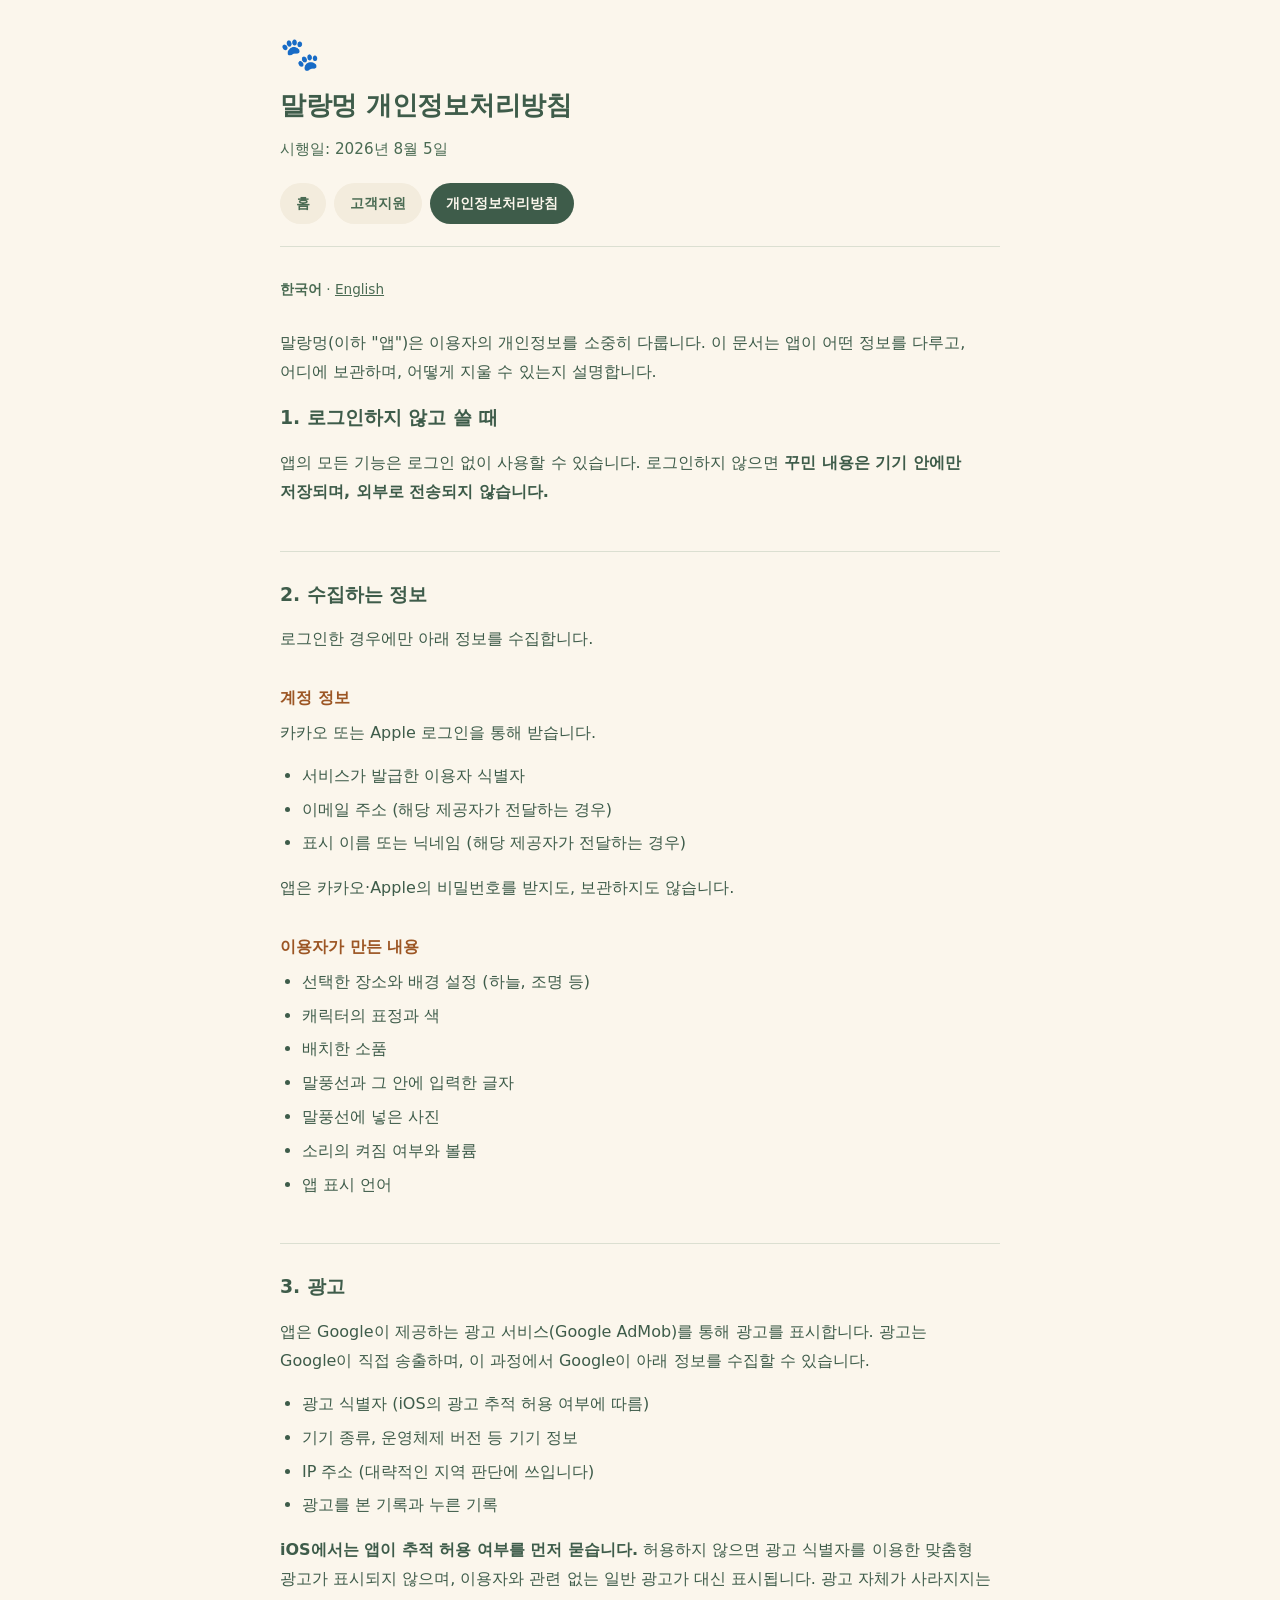
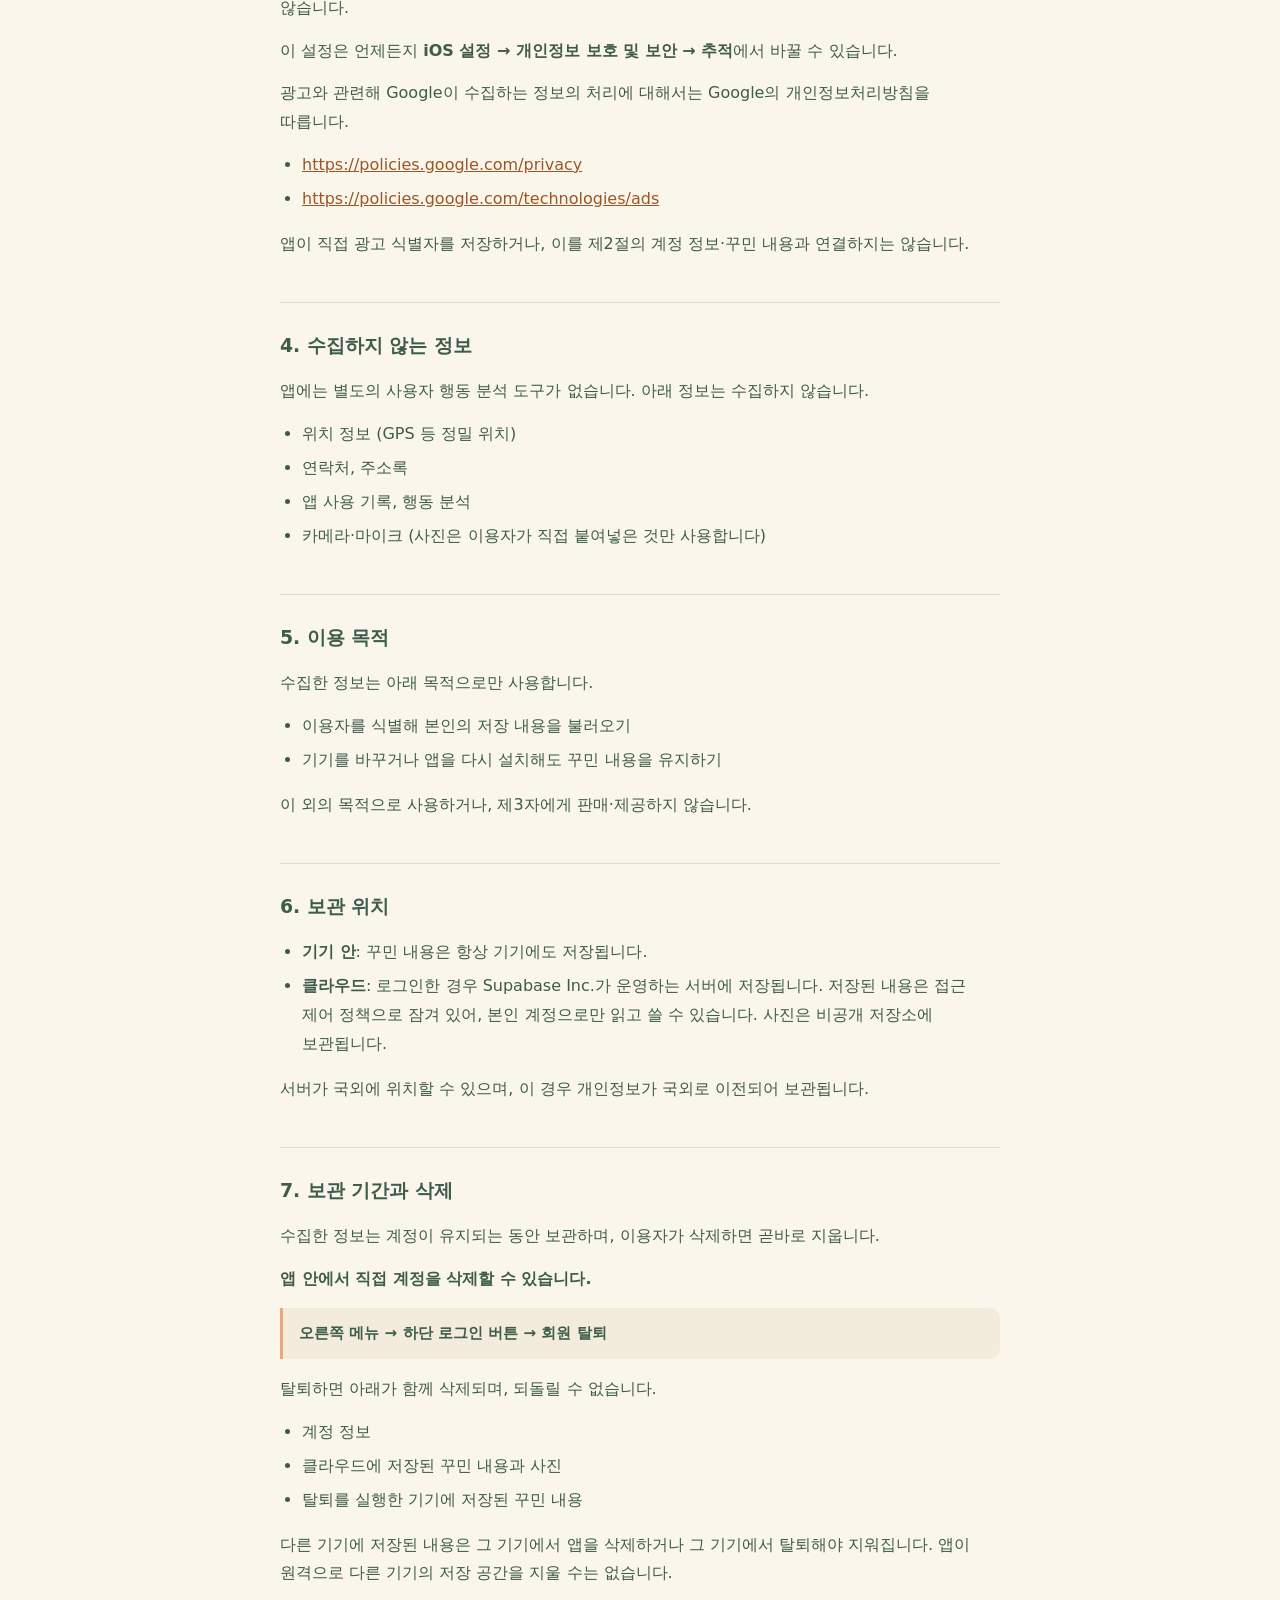
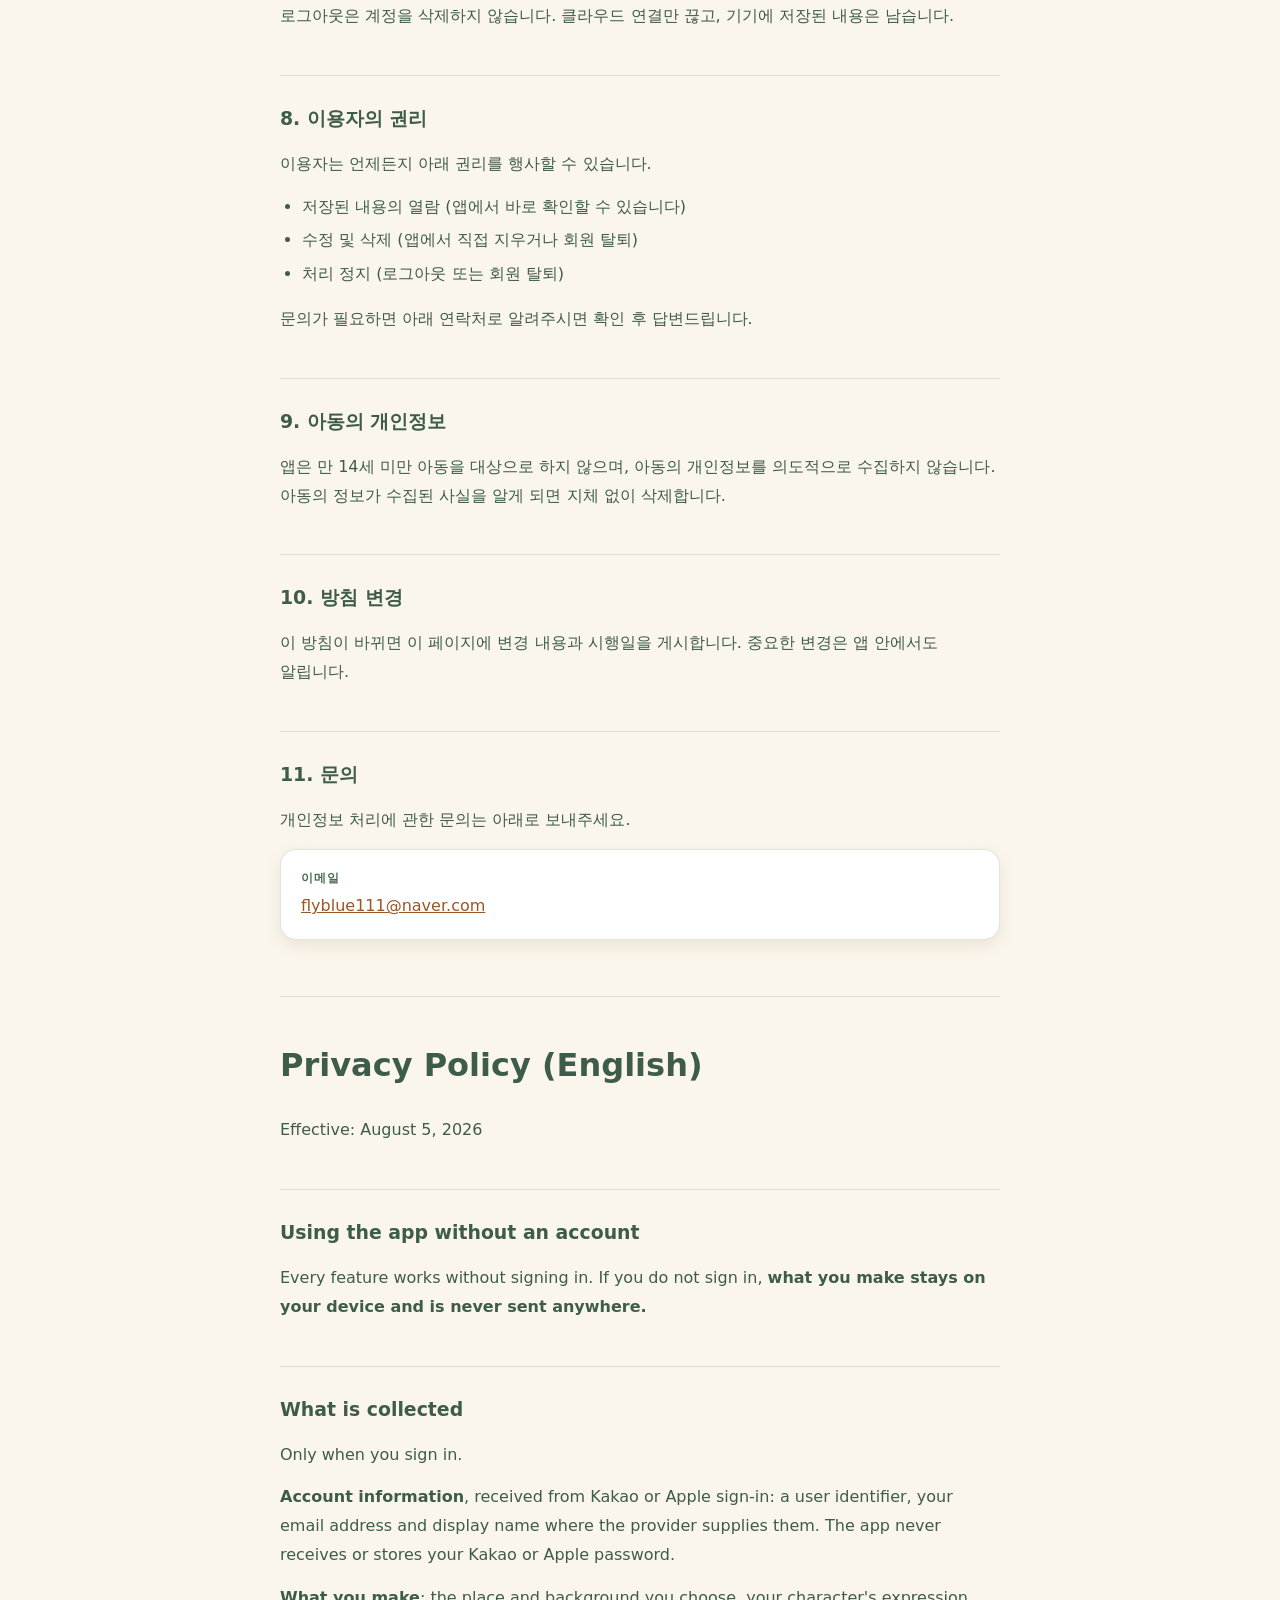
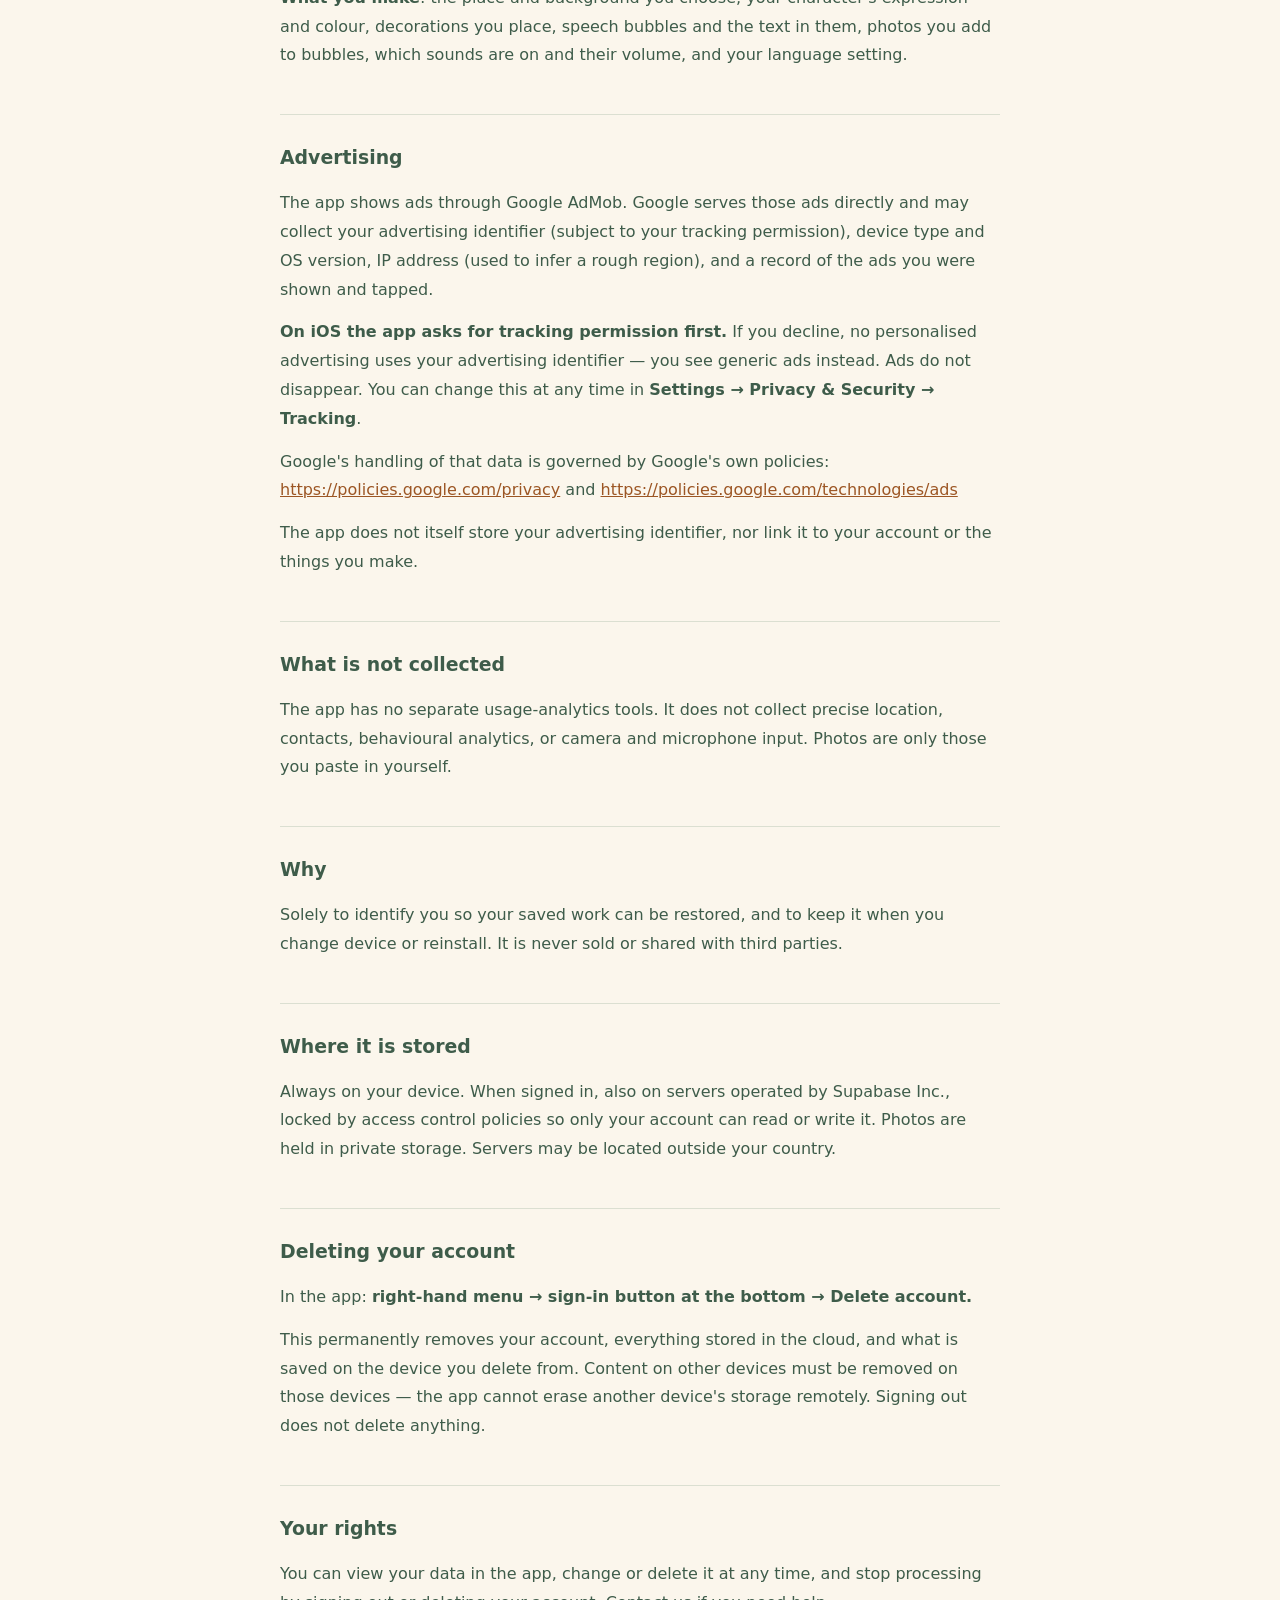
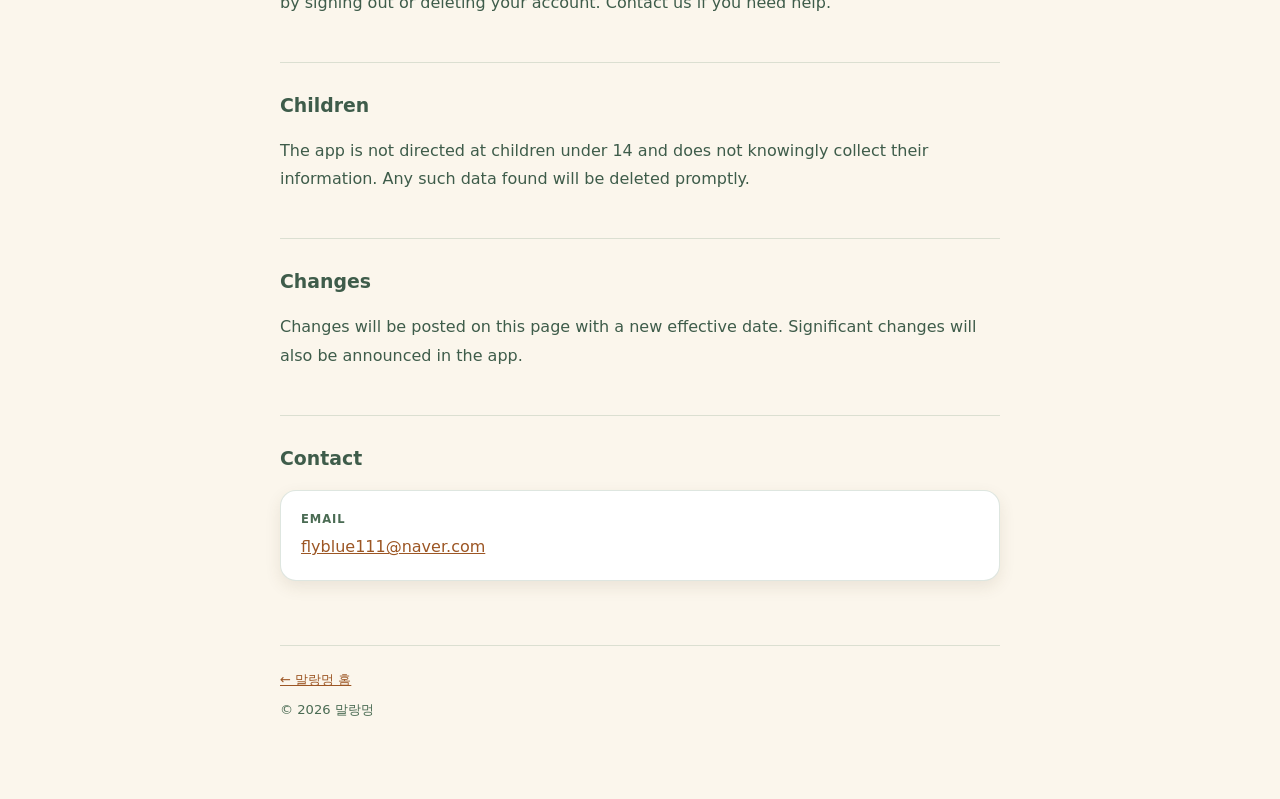
==== privacy.html @ 8e461755 "Add files via upload" ====
<!DOCTYPE html>
<html lang="ko">
<head>
<meta charset="UTF-8">
<meta name="viewport" content="width=device-width, initial-scale=1">
<title>개인정보처리방침 — 말랑멍</title>
<meta name="description" content="말랑멍 개인정보처리방침. 어떤 정보를 다루고, 어디에 보관하며, 어떻게 지울 수 있는지.">
<link rel="stylesheet" href="style.css">
</head>
<body>
<div class="wrap">

  <header class="site-head">
    <span class="mark">🐾</span>
    <h1>말랑멍 개인정보처리방침</h1>
    <p>시행일: 2026년 8월 5일</p>
    <nav class="site-nav">
      <a href="index.html">홈</a>
      <a href="support.html">고객지원</a>
      <a href="privacy.html" aria-current="page">개인정보처리방침</a>
    </nav>
  </header>

  <p class="lang-jump"><strong>한국어</strong> · <a href="#english">English</a></p>

  <p>말랑멍(이하 "앱")은 이용자의 개인정보를 소중히 다룹니다. 이 문서는 앱이 어떤 정보를 다루고, 어디에 보관하며, 어떻게 지울 수 있는지 설명합니다.</p>

  <h2>1. 로그인하지 않고 쓸 때</h2>
  <p>앱의 모든 기능은 로그인 없이 사용할 수 있습니다. 로그인하지 않으면 <strong>꾸민 내용은 기기 안에만 저장되며, 외부로 전송되지 않습니다.</strong></p>

  <h2>2. 수집하는 정보</h2>
  <p>로그인한 경우에만 아래 정보를 수집합니다.</p>

  <h3>계정 정보</h3>
  <p>카카오 또는 Apple 로그인을 통해 받습니다.</p>
  <ul>
    <li>서비스가 발급한 이용자 식별자</li>
    <li>이메일 주소 (해당 제공자가 전달하는 경우)</li>
    <li>표시 이름 또는 닉네임 (해당 제공자가 전달하는 경우)</li>
  </ul>
  <p>앱은 카카오·Apple의 비밀번호를 받지도, 보관하지도 않습니다.</p>

  <h3>이용자가 만든 내용</h3>
  <ul>
    <li>선택한 장소와 배경 설정 (하늘, 조명 등)</li>
    <li>캐릭터의 표정과 색</li>
    <li>배치한 소품</li>
    <li>말풍선과 그 안에 입력한 글자</li>
    <li>말풍선에 넣은 사진</li>
    <li>소리의 켜짐 여부와 볼륨</li>
    <li>앱 표시 언어</li>
  </ul>

  <h2>3. 광고</h2>
  <p>앱은 Google이 제공하는 광고 서비스(Google AdMob)를 통해 광고를 표시합니다. 광고는 Google이 직접 송출하며, 이 과정에서 Google이 아래 정보를 수집할 수 있습니다.</p>
  <ul>
    <li>광고 식별자 (iOS의 광고 추적 허용 여부에 따름)</li>
    <li>기기 종류, 운영체제 버전 등 기기 정보</li>
    <li>IP 주소 (대략적인 지역 판단에 쓰입니다)</li>
    <li>광고를 본 기록과 누른 기록</li>
  </ul>
  <p><strong>iOS에서는 앱이 추적 허용 여부를 먼저 묻습니다.</strong> 허용하지 않으면 광고 식별자를 이용한 맞춤형 광고가 표시되지 않으며, 이용자와 관련 없는 일반 광고가 대신 표시됩니다. 광고 자체가 사라지지는 않습니다.</p>
  <p>이 설정은 언제든지 <strong>iOS 설정 → 개인정보 보호 및 보안 → 추적</strong>에서 바꿀 수 있습니다.</p>
  <p>광고와 관련해 Google이 수집하는 정보의 처리에 대해서는 Google의 개인정보처리방침을 따릅니다.</p>
  <ul>
    <li><a href="https://policies.google.com/privacy">https://policies.google.com/privacy</a></li>
    <li><a href="https://policies.google.com/technologies/ads">https://policies.google.com/technologies/ads</a></li>
  </ul>
  <p>앱이 직접 광고 식별자를 저장하거나, 이를 제2절의 계정 정보·꾸민 내용과 연결하지는 않습니다.</p>

  <h2>4. 수집하지 않는 정보</h2>
  <p>앱에는 별도의 사용자 행동 분석 도구가 없습니다. 아래 정보는 수집하지 않습니다.</p>
  <ul>
    <li>위치 정보 (GPS 등 정밀 위치)</li>
    <li>연락처, 주소록</li>
    <li>앱 사용 기록, 행동 분석</li>
    <li>카메라·마이크 (사진은 이용자가 직접 붙여넣은 것만 사용합니다)</li>
  </ul>

  <h2>5. 이용 목적</h2>
  <p>수집한 정보는 아래 목적으로만 사용합니다.</p>
  <ul>
    <li>이용자를 식별해 본인의 저장 내용을 불러오기</li>
    <li>기기를 바꾸거나 앱을 다시 설치해도 꾸민 내용을 유지하기</li>
  </ul>
  <p>이 외의 목적으로 사용하거나, 제3자에게 판매·제공하지 않습니다.</p>

  <h2>6. 보관 위치</h2>
  <ul>
    <li><strong>기기 안</strong>: 꾸민 내용은 항상 기기에도 저장됩니다.</li>
    <li><strong>클라우드</strong>: 로그인한 경우 Supabase Inc.가 운영하는 서버에 저장됩니다. 저장된 내용은 접근 제어 정책으로 잠겨 있어, 본인 계정으로만 읽고 쓸 수 있습니다. 사진은 비공개 저장소에 보관됩니다.</li>
  </ul>
  <p>서버가 국외에 위치할 수 있으며, 이 경우 개인정보가 국외로 이전되어 보관됩니다.</p>

  <h2>7. 보관 기간과 삭제</h2>
  <p>수집한 정보는 계정이 유지되는 동안 보관하며, 이용자가 삭제하면 곧바로 지웁니다.</p>
  <p><strong>앱 안에서 직접 계정을 삭제할 수 있습니다.</strong></p>
  <blockquote>오른쪽 메뉴 → 하단 로그인 버튼 → 회원 탈퇴</blockquote>
  <p>탈퇴하면 아래가 함께 삭제되며, 되돌릴 수 없습니다.</p>
  <ul>
    <li>계정 정보</li>
    <li>클라우드에 저장된 꾸민 내용과 사진</li>
    <li>탈퇴를 실행한 기기에 저장된 꾸민 내용</li>
  </ul>
  <p>다른 기기에 저장된 내용은 그 기기에서 앱을 삭제하거나 그 기기에서 탈퇴해야 지워집니다. 앱이 원격으로 다른 기기의 저장 공간을 지울 수는 없습니다.</p>
  <p>로그아웃은 계정을 삭제하지 않습니다. 클라우드 연결만 끊고, 기기에 저장된 내용은 남습니다.</p>

  <h2>8. 이용자의 권리</h2>
  <p>이용자는 언제든지 아래 권리를 행사할 수 있습니다.</p>
  <ul>
    <li>저장된 내용의 열람 (앱에서 바로 확인할 수 있습니다)</li>
    <li>수정 및 삭제 (앱에서 직접 지우거나 회원 탈퇴)</li>
    <li>처리 정지 (로그아웃 또는 회원 탈퇴)</li>
  </ul>
  <p>문의가 필요하면 아래 연락처로 알려주시면 확인 후 답변드립니다.</p>

  <h2>9. 아동의 개인정보</h2>
  <p>앱은 만 14세 미만 아동을 대상으로 하지 않으며, 아동의 개인정보를 의도적으로 수집하지 않습니다. 아동의 정보가 수집된 사실을 알게 되면 지체 없이 삭제합니다.</p>

  <h2>10. 방침 변경</h2>
  <p>이 방침이 바뀌면 이 페이지에 변경 내용과 시행일을 게시합니다. 중요한 변경은 앱 안에서도 알립니다.</p>

  <h2>11. 문의</h2>
  <p>개인정보 처리에 관한 문의는 아래로 보내주세요.</p>
  <div class="card">
    <p><span class="label">이메일</span>
      <a href="mailto:flyblue111@naver.com">flyblue111@naver.com</a>
    </p>
  </div>

  <hr>

  <h1 id="english">Privacy Policy (English)</h1>
  <p>Effective: August 5, 2026</p>

  <h2>Using the app without an account</h2>
  <p>Every feature works without signing in. If you do not sign in, <strong>what you make stays on your device and is never sent anywhere.</strong></p>

  <h2>What is collected</h2>
  <p>Only when you sign in.</p>
  <p><strong>Account information</strong>, received from Kakao or Apple sign-in: a user identifier, your email address and display name where the provider supplies them. The app never receives or stores your Kakao or Apple password.</p>
  <p><strong>What you make</strong>: the place and background you choose, your character's expression and colour, decorations you place, speech bubbles and the text in them, photos you add to bubbles, which sounds are on and their volume, and your language setting.</p>

  <h2>Advertising</h2>
  <p>The app shows ads through Google AdMob. Google serves those ads directly and may collect your advertising identifier (subject to your tracking permission), device type and OS version, IP address (used to infer a rough region), and a record of the ads you were shown and tapped.</p>
  <p><strong>On iOS the app asks for tracking permission first.</strong> If you decline, no personalised advertising uses your advertising identifier — you see generic ads instead. Ads do not disappear. You can change this at any time in <strong>Settings → Privacy &amp; Security → Tracking</strong>.</p>
  <p>Google's handling of that data is governed by Google's own policies: <a href="https://policies.google.com/privacy">https://policies.google.com/privacy</a> and <a href="https://policies.google.com/technologies/ads">https://policies.google.com/technologies/ads</a></p>
  <p>The app does not itself store your advertising identifier, nor link it to your account or the things you make.</p>

  <h2>What is not collected</h2>
  <p>The app has no separate usage-analytics tools. It does not collect precise location, contacts, behavioural analytics, or camera and microphone input. Photos are only those you paste in yourself.</p>

  <h2>Why</h2>
  <p>Solely to identify you so your saved work can be restored, and to keep it when you change device or reinstall. It is never sold or shared with third parties.</p>

  <h2>Where it is stored</h2>
  <p>Always on your device. When signed in, also on servers operated by Supabase Inc., locked by access control policies so only your account can read or write it. Photos are held in private storage. Servers may be located outside your country.</p>

  <h2>Deleting your account</h2>
  <p>In the app: <strong>right-hand menu → sign-in button at the bottom → Delete account.</strong></p>
  <p>This permanently removes your account, everything stored in the cloud, and what is saved on the device you delete from. Content on other devices must be removed on those devices — the app cannot erase another device's storage remotely. Signing out does not delete anything.</p>

  <h2>Your rights</h2>
  <p>You can view your data in the app, change or delete it at any time, and stop processing by signing out or deleting your account. Contact us if you need help.</p>

  <h2>Children</h2>
  <p>The app is not directed at children under 14 and does not knowingly collect their information. Any such data found will be deleted promptly.</p>

  <h2>Changes</h2>
  <p>Changes will be posted on this page with a new effective date. Significant changes will also be announced in the app.</p>

  <h2>Contact</h2>
  <div class="card">
    <p><span class="label">Email</span>
      <a href="mailto:flyblue111@naver.com">flyblue111@naver.com</a>
    </p>
  </div>

  <footer class="site-foot">
    <p><a href="index.html">← 말랑멍 홈</a></p>
    <p>© 2026 말랑멍</p>
  </footer>

</div>
</body>
</html>
---- style.css ----
/* 말랑멍 웹사이트 — 앱의 색을 그대로 씁니다(assets/mallang.html의 :root).
   글자에 쓰는 두 색만 예외인데, 그 이유는 아래에 적어 두었습니다.
   세 페이지가 이 파일 하나를 같이 씁니다. 색을 바꾸려면 여기만 고치면 됩니다. */

:root{
  --cream:#FBF6EC;
  --panel:#F3ECDD;
  --card:#FFFFFF;
  --ink:#3E5C4A;
  --accent:#E8A87C;
  --line:rgba(92,130,103,0.20);
  --shadow:rgba(90,70,40,0.10);

  /* 글자에 쓰는 두 색만 앱보다 진합니다. 앱의 #5C8267과 #D98C58을 크림색 바탕에
     그대로 올리면 명암비가 4.0과 2.5까지 떨어져서, 문의 메일 주소처럼 꼭 읽어야
     하는 글자가 흐려집니다. 여기 값은 크림·패널·흰 카드 어디에 올려도 4.5를 넘습니다.
     테두리와 강조선에는 아래 --accent(연한 쪽)를 그대로 씁니다. */
  --moss-deep:#4A6B53;
  --accent-text:#9C5624;
}

/* 밤에 여는 사람이 많은 앱이라, 기기가 어두운 모드면 페이지도 따라갑니다. */
@media (prefers-color-scheme: dark){
  :root{
    --cream:#1D2521;
    --panel:#252F2A;
    --card:#252F2A;
    --ink:#E4EBE5;
    --moss-deep:#9DBDA6;
    --accent:#E8A87C;
    --accent-text:#EDB183;
    --line:rgba(157,189,166,0.20);
    --shadow:rgba(0,0,0,0.28);
  }
}

*{ box-sizing:border-box; }

html{
  background:var(--cream);
  -webkit-text-size-adjust:100%;
}

body{
  margin:0;
  padding:0 20px 72px;
  background:var(--cream);
  color:var(--ink);
  font-family:'Apple SD Gothic Neo','Noto Sans KR','Malgun Gothic',system-ui,-apple-system,'Segoe UI',sans-serif;
  font-size:16px;
  line-height:1.8;
  word-break:keep-all;      /* 한글이 단어 가운데서 끊기지 않게 */
  overflow-wrap:break-word; /* 긴 주소는 그래도 넘치지 않게 */
}

.wrap{ max-width:720px; margin:0 auto; }

/* ---------- 머리말 ---------- */

.site-head{
  padding:38px 0 22px;
  border-bottom:1px solid var(--line);
  margin-bottom:30px;
}
.site-head .mark{
  display:inline-block;
  font-size:2rem;
  line-height:1;
  margin-bottom:12px;
}
.site-head h1{
  margin:0;
  font-size:1.6rem;
  font-weight:800;
  letter-spacing:-0.01em;
}
.site-head p{
  margin:8px 0 0;
  color:var(--moss-deep);
  font-size:.95rem;
}

/* 페이지 사이 이동 */
.site-nav{
  display:flex;
  flex-wrap:wrap;
  gap:8px;
  margin-top:20px;
}
.site-nav a{
  display:inline-block;
  padding:7px 15px;
  border-radius:999px;
  background:var(--panel);
  color:var(--moss-deep);
  font-size:.85rem;
  font-weight:700;
  text-decoration:none;
  border:1px solid transparent;
}
.site-nav a:hover{ border-color:var(--line); }
.site-nav a[aria-current="page"]{
  background:var(--ink);
  color:var(--cream);
}

/* 한국어 / English 건너뛰기 */
.lang-jump{
  font-size:.85rem;
  color:var(--moss-deep);
  margin:0 0 28px;
}
.lang-jump a{ color:var(--moss-deep); }

/* ---------- 본문 ---------- */

h2{
  font-size:1.18rem;
  font-weight:800;
  margin:44px 0 14px;
  padding-top:26px;
  border-top:1px solid var(--line);
}
h2:first-of-type{ border-top:none; padding-top:0; margin-top:0; }

h3{
  font-size:1rem;
  font-weight:800;
  margin:30px 0 6px;
  color:var(--accent-text);
}

p{ margin:0 0 14px; }

ul{ margin:0 0 16px; padding-left:22px; }
li{ margin:5px 0; }

strong{ font-weight:800; }

a{ color:var(--accent-text); }

hr{
  border:none;
  border-top:1px solid var(--line);
  margin:56px 0 40px;
}

/* 앱 안의 경로를 짚어 줄 때 쓰는 상자 */
blockquote{
  margin:0 0 16px;
  padding:12px 16px;
  background:var(--panel);
  border-left:3px solid var(--accent);
  border-radius:0 10px 10px 0;
  font-weight:700;
  font-size:.95rem;
}

/* 연락처 카드 */
.card{
  background:var(--card);
  border:1px solid var(--line);
  border-radius:16px;
  padding:18px 20px;
  margin:0 0 30px;
  box-shadow:0 6px 16px var(--shadow);
}
.card p:last-child{ margin-bottom:0; }
.card .label{
  display:block;
  font-size:.72rem;
  font-weight:800;
  letter-spacing:.08em;
  text-transform:uppercase;
  color:var(--moss-deep);
  margin-bottom:4px;
}

/* 첫 화면의 큰 링크 */
.tiles{
  display:grid;
  gap:12px;
  grid-template-columns:1fr;
  margin:0 0 34px;
}
@media (min-width:560px){
  .tiles{ grid-template-columns:1fr 1fr; }
}
.tile{
  display:block;
  padding:20px;
  border-radius:16px;
  background:var(--card);
  border:1px solid var(--line);
  text-decoration:none;
  color:var(--ink);
  box-shadow:0 6px 16px var(--shadow);
}
.tile:hover{ border-color:var(--accent); }
.tile b{ display:block; font-size:1.02rem; font-weight:800; margin-bottom:3px; }
.tile span{ font-size:.86rem; color:var(--moss-deep); }

/* ---------- 꼬리말 ---------- */

.site-foot{
  margin-top:64px;
  padding-top:22px;
  border-top:1px solid var(--line);
  font-size:.82rem;
  color:var(--moss-deep);
}
.site-foot p{ margin:0 0 6px; }
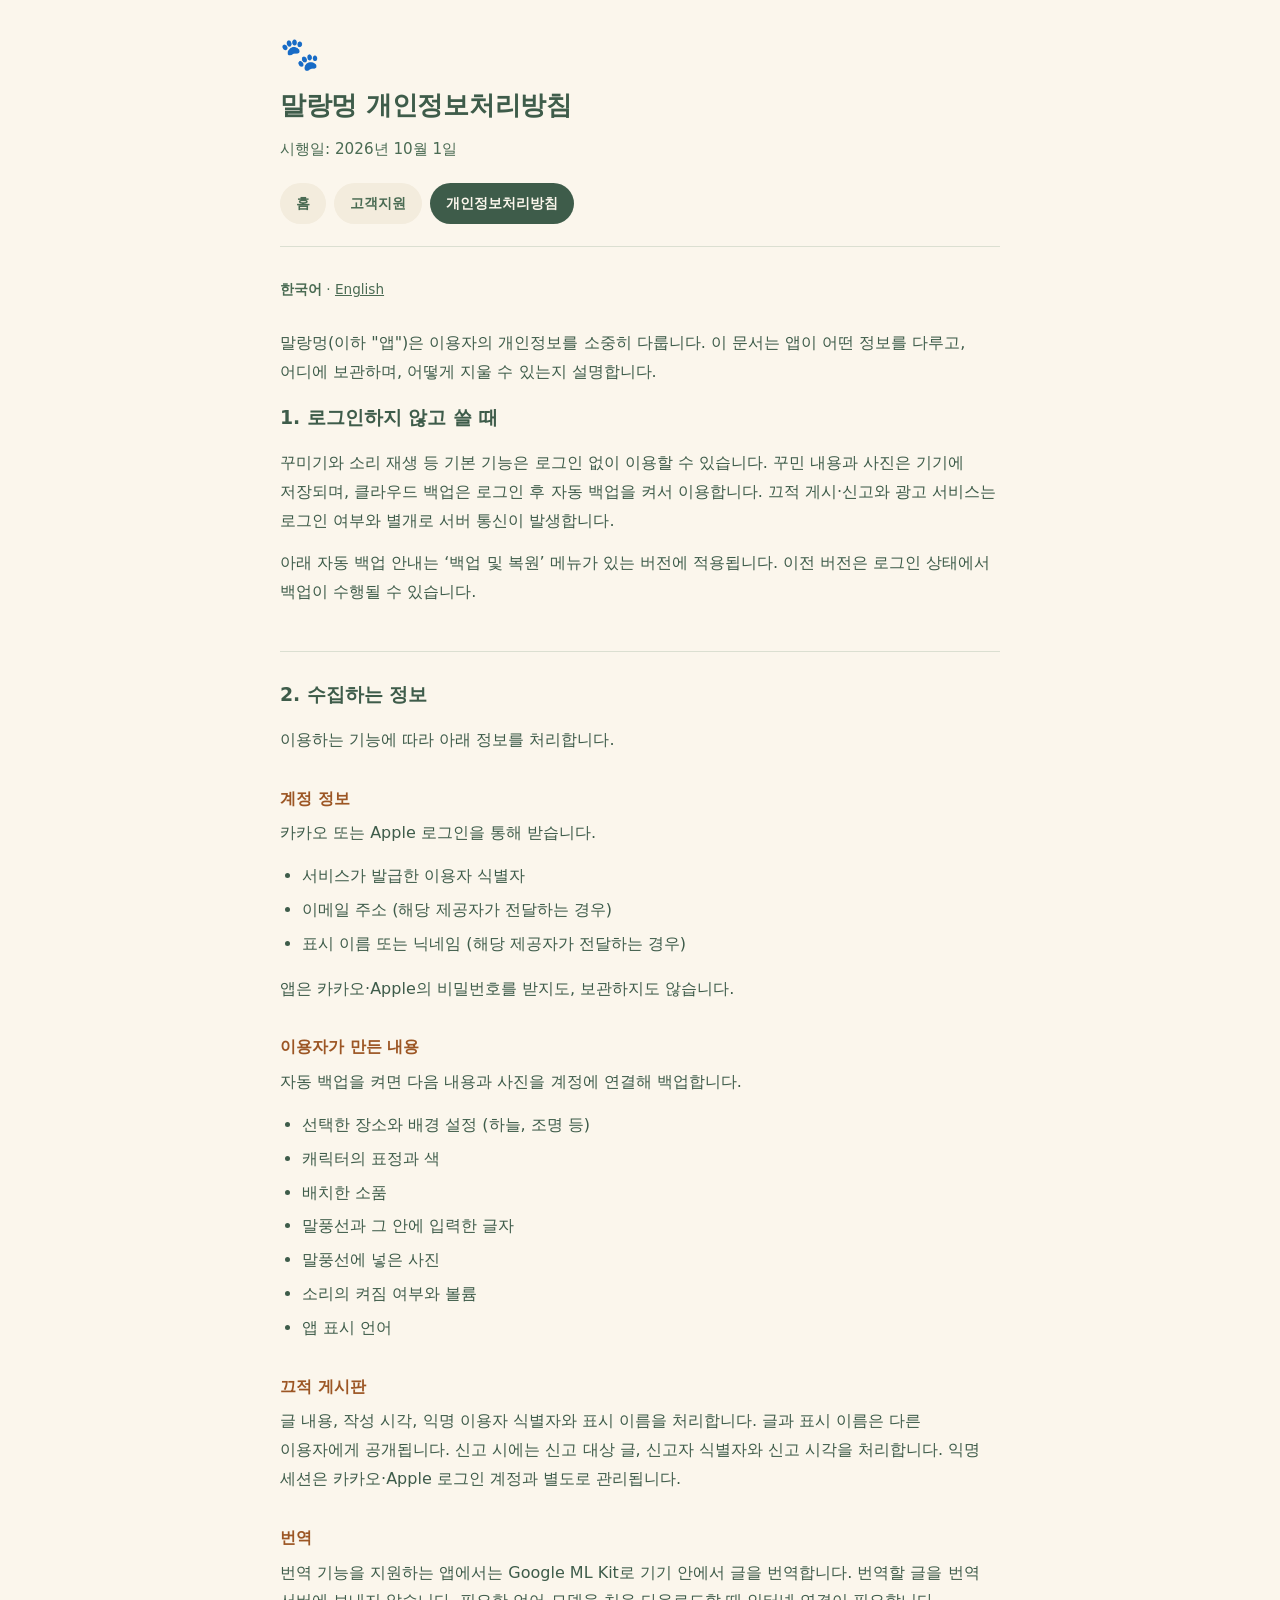
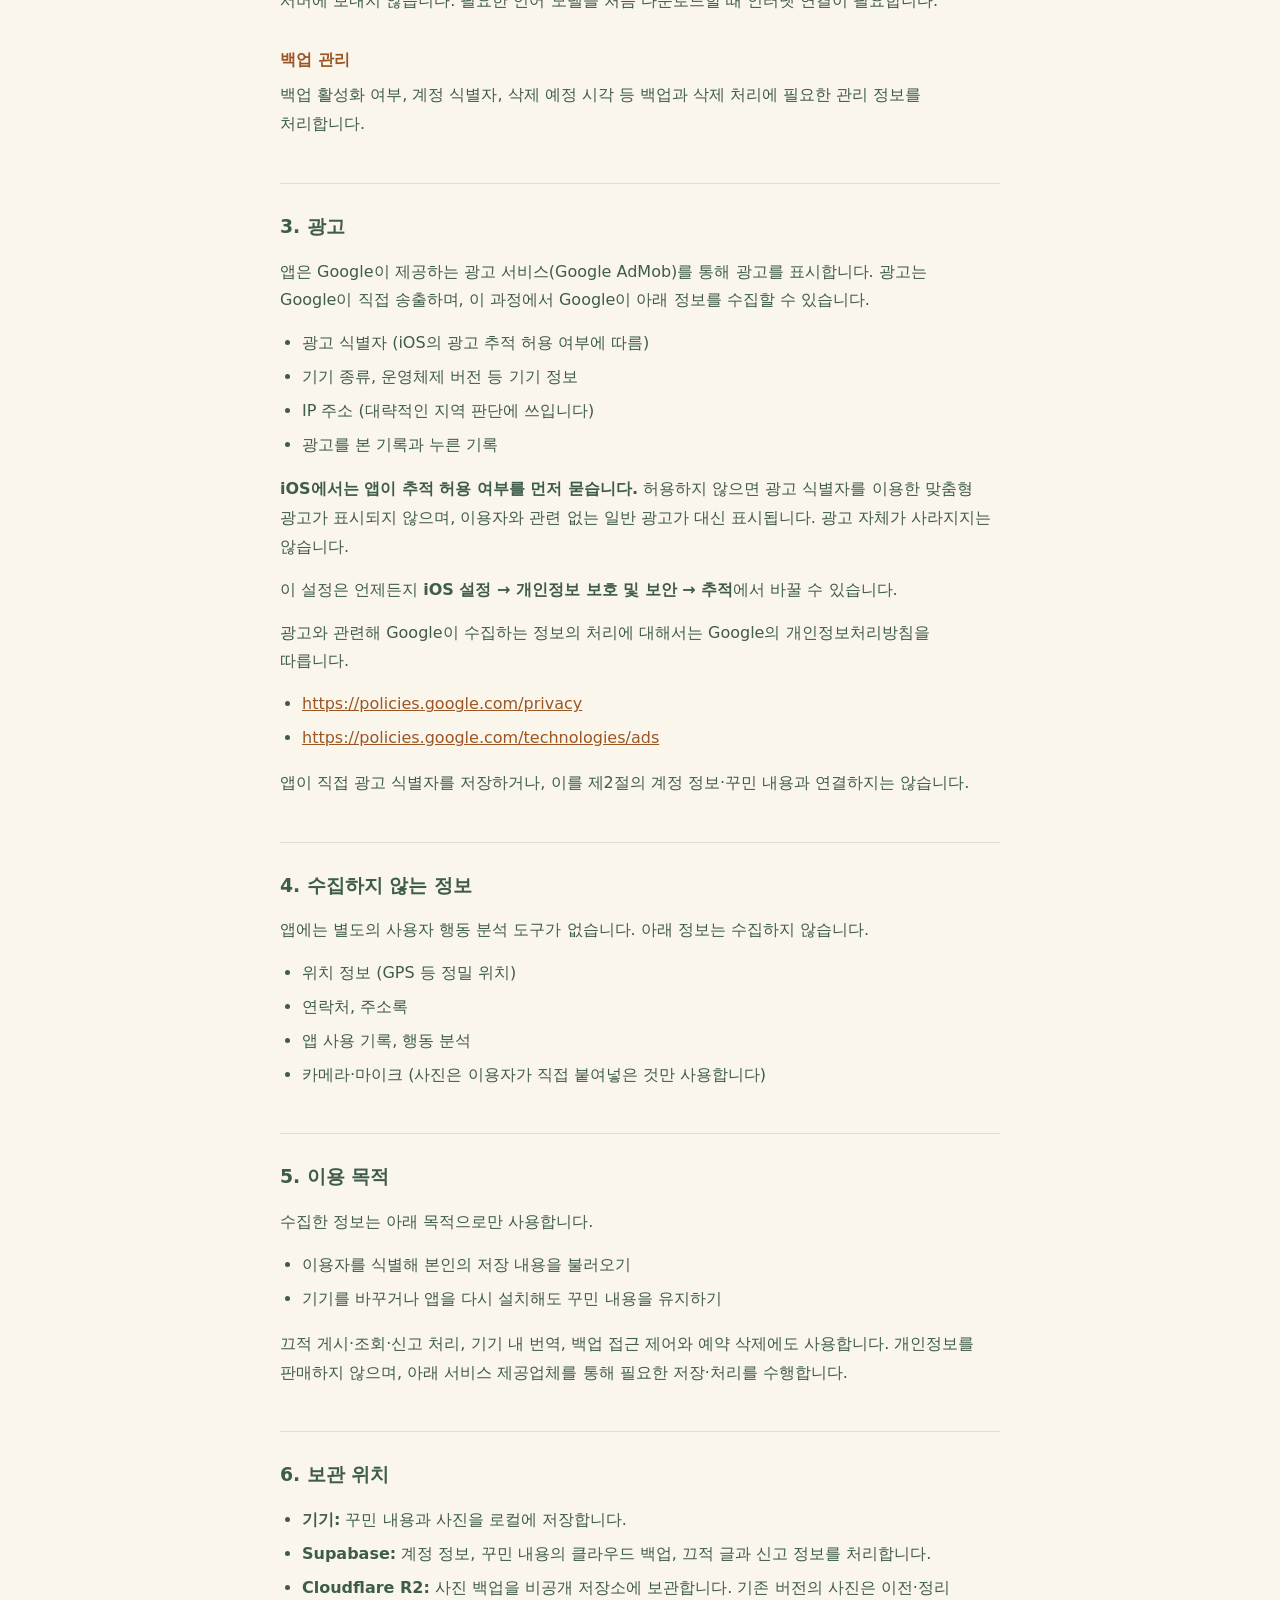
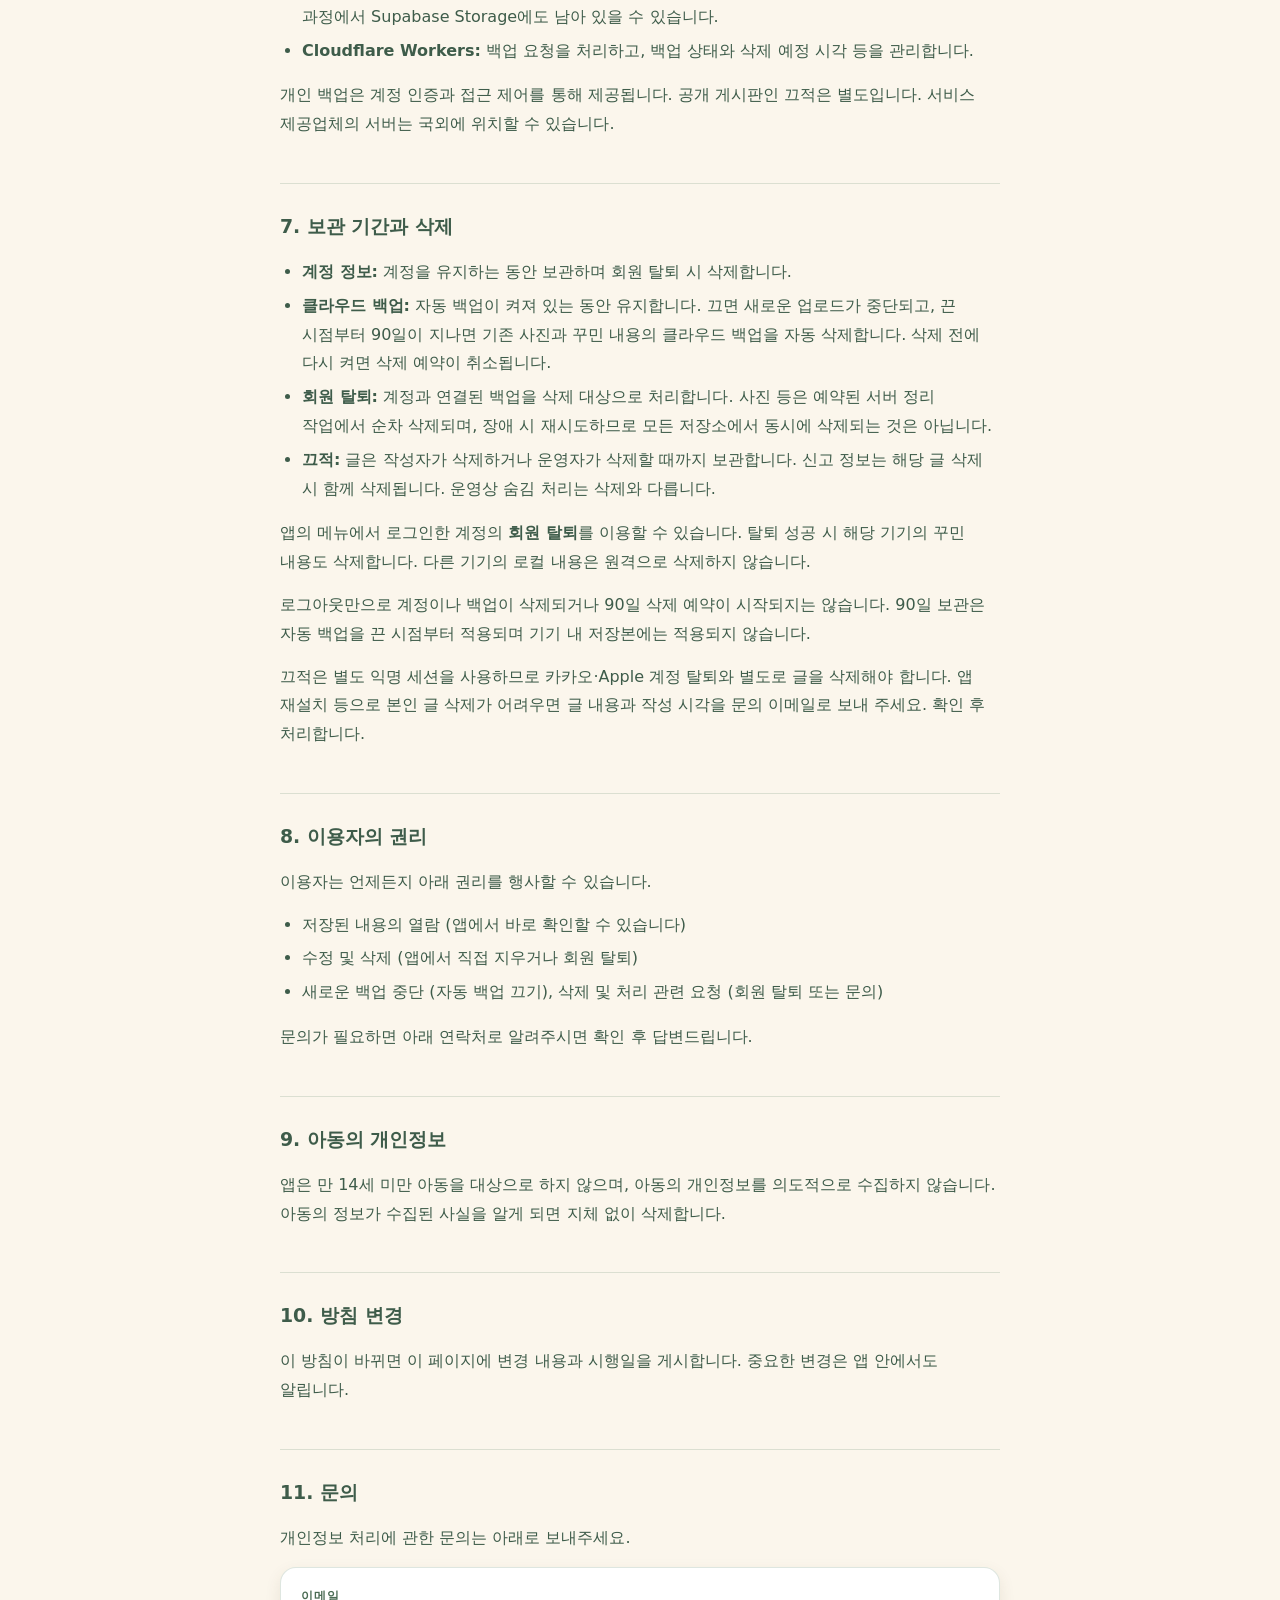
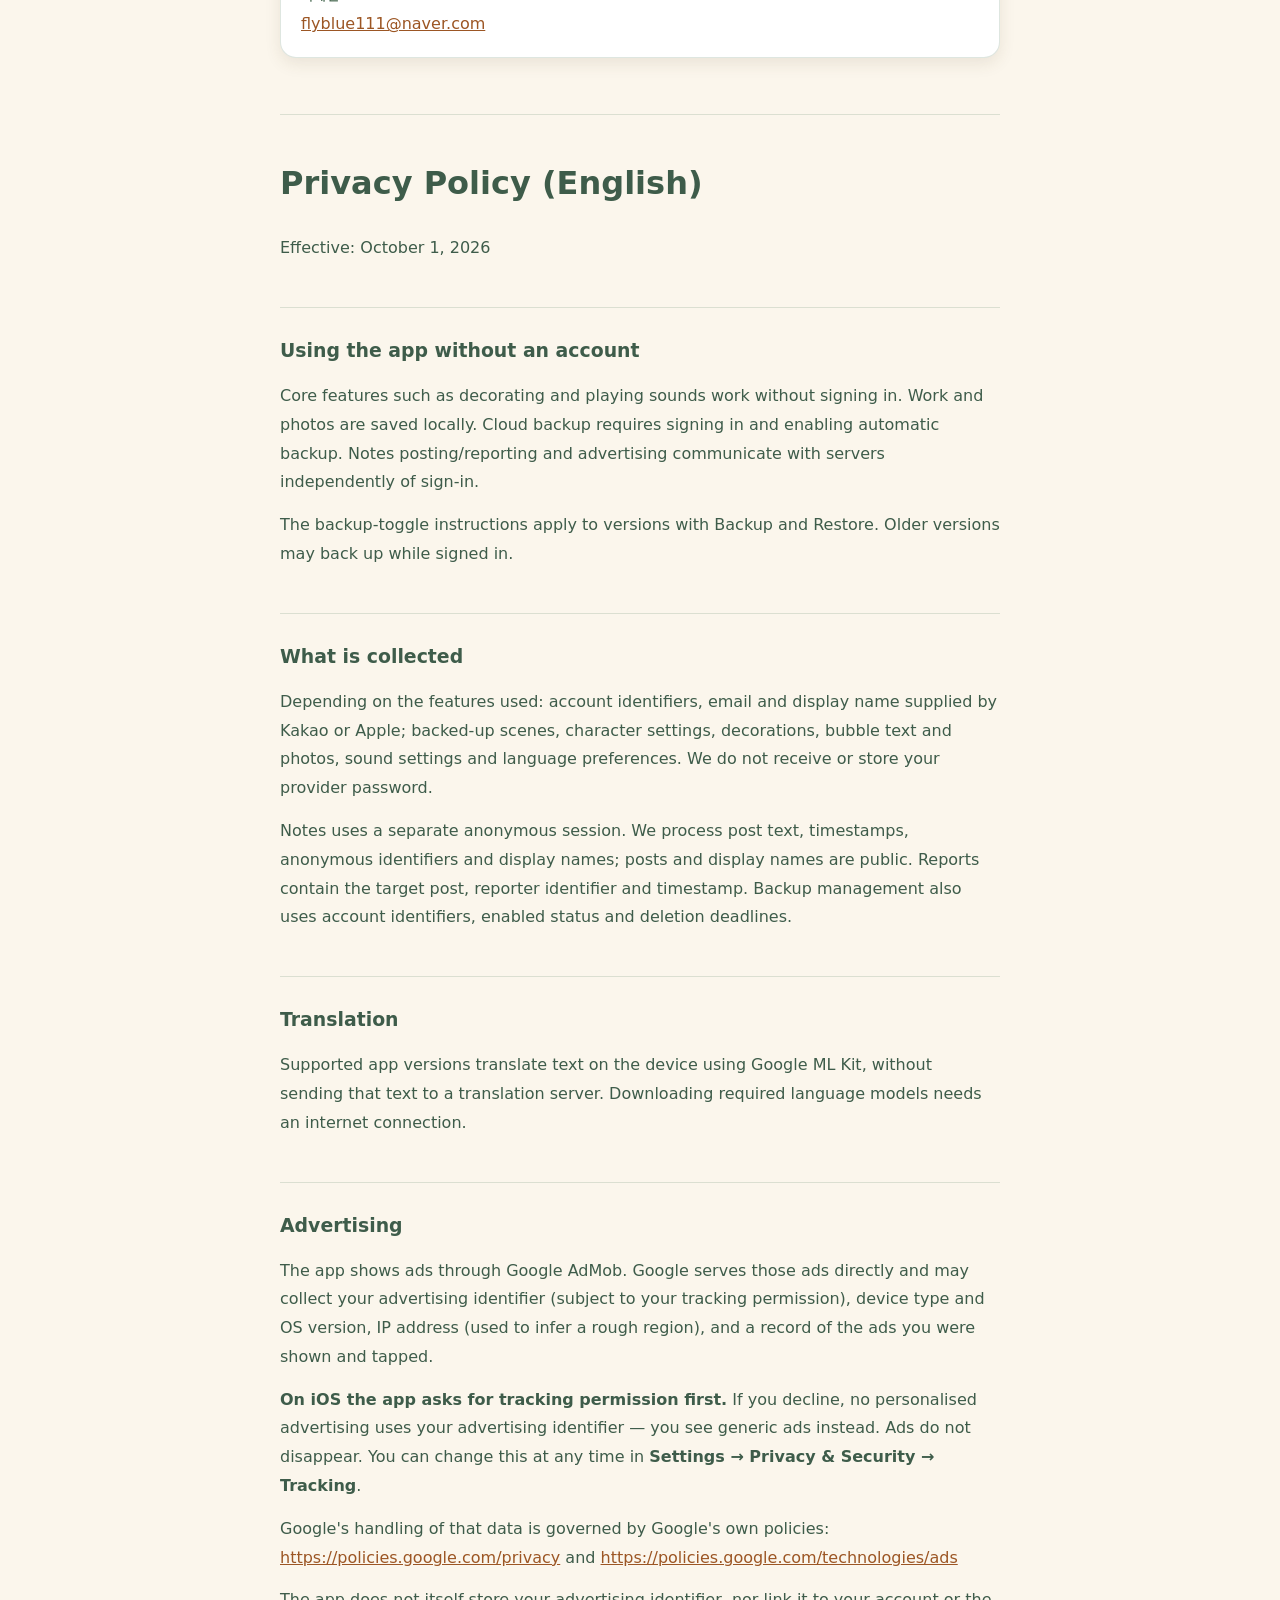
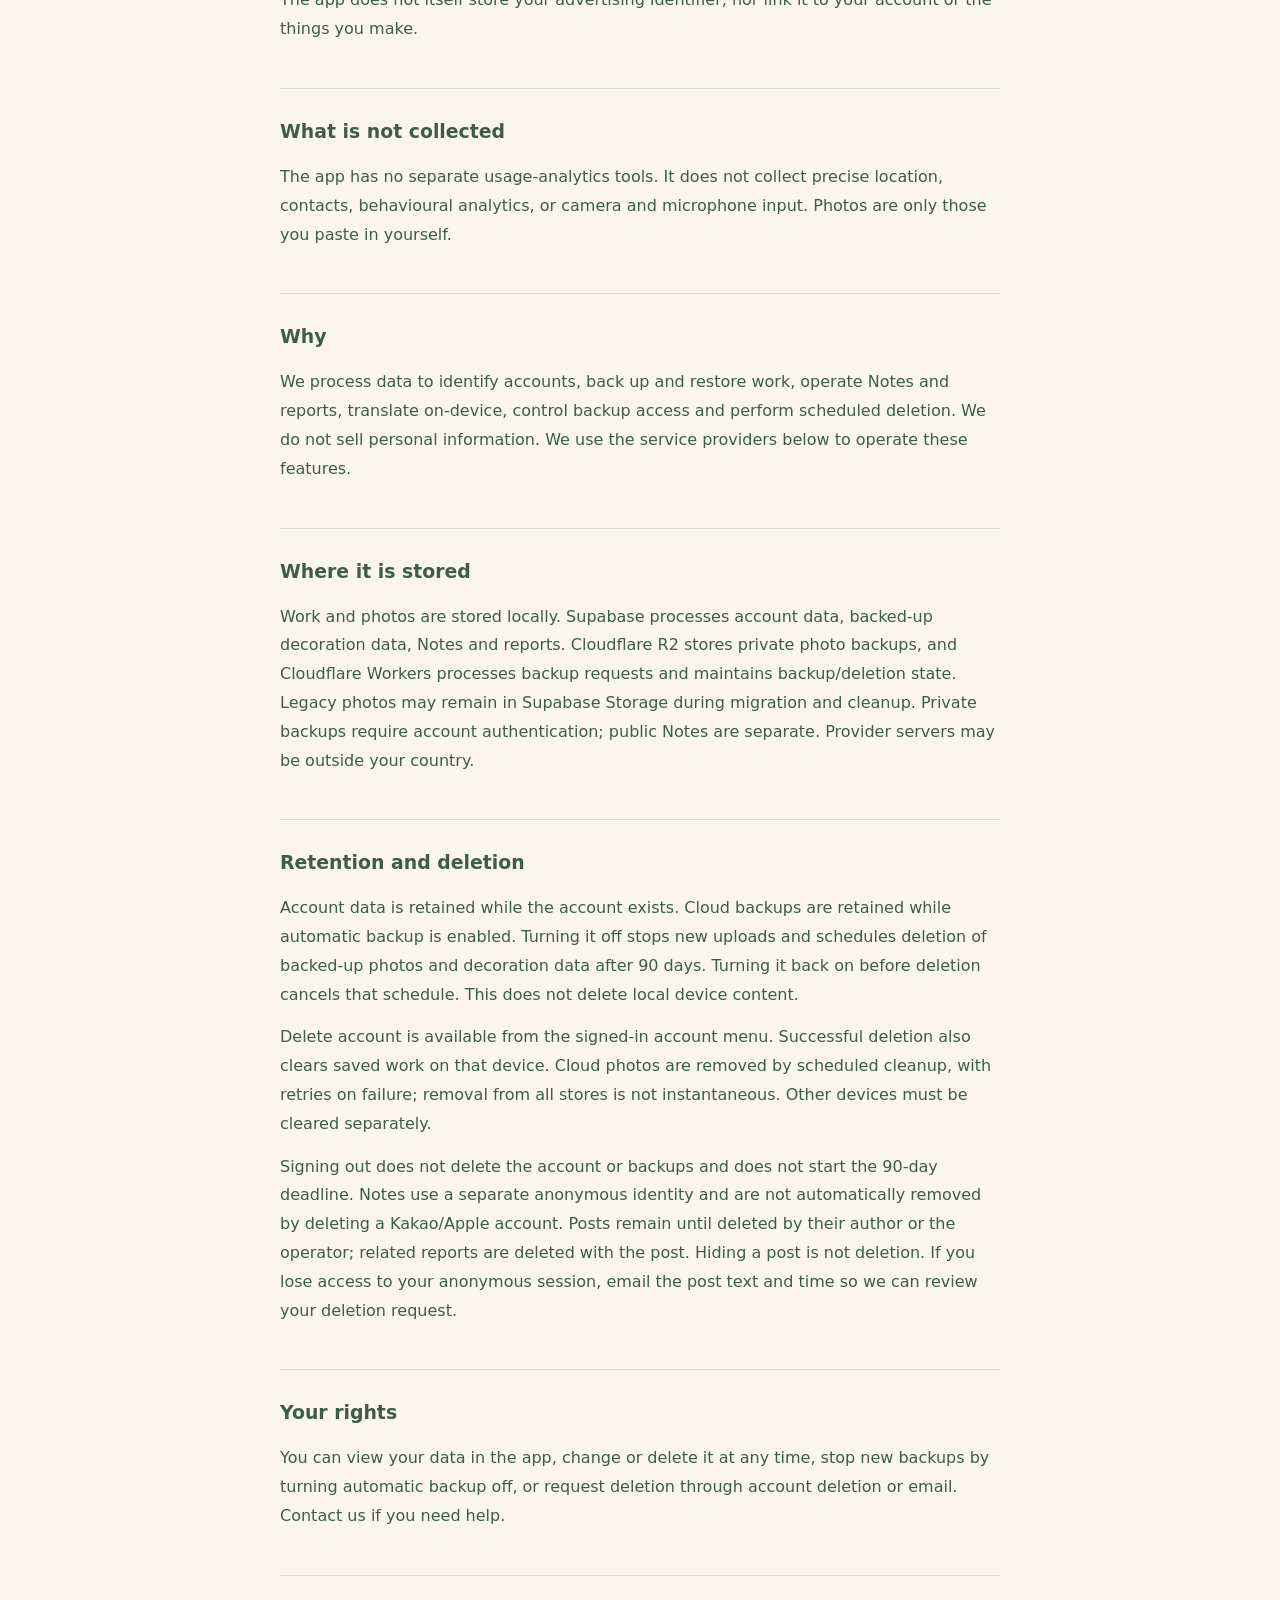
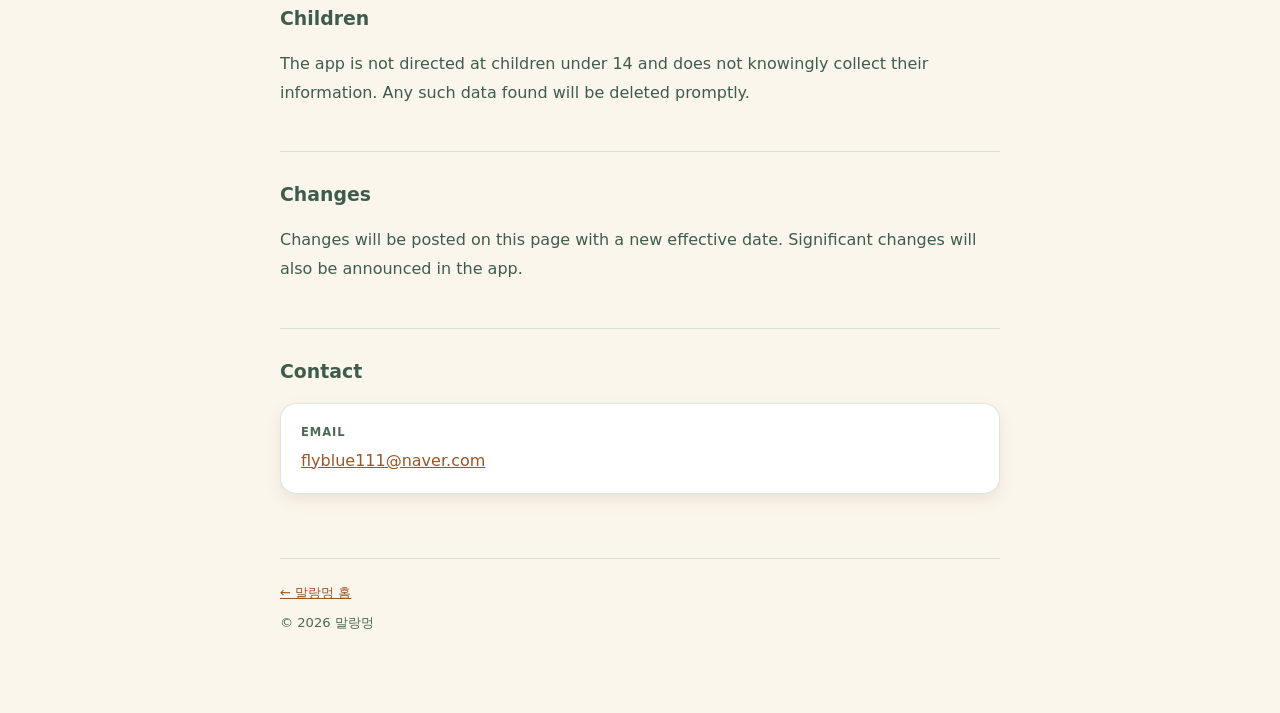
==== commit d683fed1: "Update privacy and support for optional backup and 90-day retention Update Korean and English guidan" ====
--- a/privacy.html
+++ b/privacy.html
@@ -13,7 +13,7 @@
   <header class="site-head">
     <span class="mark">🐾</span>
     <h1>말랑멍 개인정보처리방침</h1>
-    <p>시행일: 2026년 8월 5일</p>
+    <p>시행일: 2026년 10월 1일</p>
     <nav class="site-nav">
       <a href="index.html">홈</a>
       <a href="support.html">고객지원</a>
@@ -26,10 +26,10 @@
   <p>말랑멍(이하 "앱")은 이용자의 개인정보를 소중히 다룹니다. 이 문서는 앱이 어떤 정보를 다루고, 어디에 보관하며, 어떻게 지울 수 있는지 설명합니다.</p>
 
   <h2>1. 로그인하지 않고 쓸 때</h2>
-  <p>앱의 모든 기능은 로그인 없이 사용할 수 있습니다. 로그인하지 않으면 <strong>꾸민 내용은 기기 안에만 저장되며, 외부로 전송되지 않습니다.</strong></p>
+<p>꾸미기와 소리 재생 등 기본 기능은 로그인 없이 이용할 수 있습니다. 꾸민 내용과 사진은 기기에 저장되며, 클라우드 백업은 로그인 후 자동 백업을 켜서 이용합니다. 끄적 게시·신고와 광고 서비스는 로그인 여부와 별개로 서버 통신이 발생합니다.</p><p>아래 자동 백업 안내는 ‘백업 및 복원’ 메뉴가 있는 버전에 적용됩니다. 이전 버전은 로그인 상태에서 백업이 수행될 수 있습니다.</p>
 
   <h2>2. 수집하는 정보</h2>
-  <p>로그인한 경우에만 아래 정보를 수집합니다.</p>
+  <p>이용하는 기능에 따라 아래 정보를 처리합니다.</p>
 
   <h3>계정 정보</h3>
   <p>카카오 또는 Apple 로그인을 통해 받습니다.</p>
@@ -40,7 +40,7 @@
   </ul>
   <p>앱은 카카오·Apple의 비밀번호를 받지도, 보관하지도 않습니다.</p>
 
-  <h3>이용자가 만든 내용</h3>
+  <h3>이용자가 만든 내용</h3><p>자동 백업을 켜면 다음 내용과 사진을 계정에 연결해 백업합니다.</p>
   <ul>
     <li>선택한 장소와 배경 설정 (하늘, 조명 등)</li>
     <li>캐릭터의 표정과 색</li>
@@ -51,7 +51,7 @@
     <li>앱 표시 언어</li>
   </ul>
 
-  <h2>3. 광고</h2>
+  <h3>끄적 게시판</h3><p>글 내용, 작성 시각, 익명 이용자 식별자와 표시 이름을 처리합니다. 글과 표시 이름은 다른 이용자에게 공개됩니다. 신고 시에는 신고 대상 글, 신고자 식별자와 신고 시각을 처리합니다. 익명 세션은 카카오·Apple 로그인 계정과 별도로 관리됩니다.</p><h3>번역</h3><p>번역 기능을 지원하는 앱에서는 Google ML Kit로 기기 안에서 글을 번역합니다. 번역할 글을 번역 서버에 보내지 않습니다. 필요한 언어 모델을 처음 다운로드할 때 인터넷 연결이 필요합니다.</p><h3>백업 관리</h3><p>백업 활성화 여부, 계정 식별자, 삭제 예정 시각 등 백업과 삭제 처리에 필요한 관리 정보를 처리합니다.</p><h2>3. 광고</h2>
   <p>앱은 Google이 제공하는 광고 서비스(Google AdMob)를 통해 광고를 표시합니다. 광고는 Google이 직접 송출하며, 이 과정에서 Google이 아래 정보를 수집할 수 있습니다.</p>
   <ul>
     <li>광고 식별자 (iOS의 광고 추적 허용 여부에 따름)</li>
@@ -83,34 +83,20 @@
     <li>이용자를 식별해 본인의 저장 내용을 불러오기</li>
     <li>기기를 바꾸거나 앱을 다시 설치해도 꾸민 내용을 유지하기</li>
   </ul>
-  <p>이 외의 목적으로 사용하거나, 제3자에게 판매·제공하지 않습니다.</p>
+  <p>끄적 게시·조회·신고 처리, 기기 내 번역, 백업 접근 제어와 예약 삭제에도 사용합니다. 개인정보를 판매하지 않으며, 아래 서비스 제공업체를 통해 필요한 저장·처리를 수행합니다.</p>
 
   <h2>6. 보관 위치</h2>
-  <ul>
-    <li><strong>기기 안</strong>: 꾸민 내용은 항상 기기에도 저장됩니다.</li>
-    <li><strong>클라우드</strong>: 로그인한 경우 Supabase Inc.가 운영하는 서버에 저장됩니다. 저장된 내용은 접근 제어 정책으로 잠겨 있어, 본인 계정으로만 읽고 쓸 수 있습니다. 사진은 비공개 저장소에 보관됩니다.</li>
-  </ul>
-  <p>서버가 국외에 위치할 수 있으며, 이 경우 개인정보가 국외로 이전되어 보관됩니다.</p>
+<ul><li><strong>기기:</strong> 꾸민 내용과 사진을 로컬에 저장합니다.</li><li><strong>Supabase:</strong> 계정 정보, 꾸민 내용의 클라우드 백업, 끄적 글과 신고 정보를 처리합니다.</li><li><strong>Cloudflare R2:</strong> 사진 백업을 비공개 저장소에 보관합니다. 기존 버전의 사진은 이전·정리 과정에서 Supabase Storage에도 남아 있을 수 있습니다.</li><li><strong>Cloudflare Workers:</strong> 백업 요청을 처리하고, 백업 상태와 삭제 예정 시각 등을 관리합니다.</li></ul><p>개인 백업은 계정 인증과 접근 제어를 통해 제공됩니다. 공개 게시판인 끄적은 별도입니다. 서비스 제공업체의 서버는 국외에 위치할 수 있습니다.</p>
 
   <h2>7. 보관 기간과 삭제</h2>
-  <p>수집한 정보는 계정이 유지되는 동안 보관하며, 이용자가 삭제하면 곧바로 지웁니다.</p>
-  <p><strong>앱 안에서 직접 계정을 삭제할 수 있습니다.</strong></p>
-  <blockquote>오른쪽 메뉴 → 하단 로그인 버튼 → 회원 탈퇴</blockquote>
-  <p>탈퇴하면 아래가 함께 삭제되며, 되돌릴 수 없습니다.</p>
-  <ul>
-    <li>계정 정보</li>
-    <li>클라우드에 저장된 꾸민 내용과 사진</li>
-    <li>탈퇴를 실행한 기기에 저장된 꾸민 내용</li>
-  </ul>
-  <p>다른 기기에 저장된 내용은 그 기기에서 앱을 삭제하거나 그 기기에서 탈퇴해야 지워집니다. 앱이 원격으로 다른 기기의 저장 공간을 지울 수는 없습니다.</p>
-  <p>로그아웃은 계정을 삭제하지 않습니다. 클라우드 연결만 끊고, 기기에 저장된 내용은 남습니다.</p>
+<ul><li><strong>계정 정보:</strong> 계정을 유지하는 동안 보관하며 회원 탈퇴 시 삭제합니다.</li><li><strong>클라우드 백업:</strong> 자동 백업이 켜져 있는 동안 유지합니다. 끄면 새로운 업로드가 중단되고, 끈 시점부터 90일이 지나면 기존 사진과 꾸민 내용의 클라우드 백업을 자동 삭제합니다. 삭제 전에 다시 켜면 삭제 예약이 취소됩니다.</li><li><strong>회원 탈퇴:</strong> 계정과 연결된 백업을 삭제 대상으로 처리합니다. 사진 등은 예약된 서버 정리 작업에서 순차 삭제되며, 장애 시 재시도하므로 모든 저장소에서 동시에 삭제되는 것은 아닙니다.</li><li><strong>끄적:</strong> 글은 작성자가 삭제하거나 운영자가 삭제할 때까지 보관합니다. 신고 정보는 해당 글 삭제 시 함께 삭제됩니다. 운영상 숨김 처리는 삭제와 다릅니다.</li></ul><p>앱의 메뉴에서 로그인한 계정의 <strong>회원 탈퇴</strong>를 이용할 수 있습니다. 탈퇴 성공 시 해당 기기의 꾸민 내용도 삭제합니다. 다른 기기의 로컬 내용은 원격으로 삭제하지 않습니다.</p><p>로그아웃만으로 계정이나 백업이 삭제되거나 90일 삭제 예약이 시작되지는 않습니다. 90일 보관은 자동 백업을 끈 시점부터 적용되며 기기 내 저장본에는 적용되지 않습니다.</p><p>끄적은 별도 익명 세션을 사용하므로 카카오·Apple 계정 탈퇴와 별도로 글을 삭제해야 합니다. 앱 재설치 등으로 본인 글 삭제가 어려우면 글 내용과 작성 시각을 문의 이메일로 보내 주세요. 확인 후 처리합니다.</p>
 
   <h2>8. 이용자의 권리</h2>
   <p>이용자는 언제든지 아래 권리를 행사할 수 있습니다.</p>
   <ul>
     <li>저장된 내용의 열람 (앱에서 바로 확인할 수 있습니다)</li>
     <li>수정 및 삭제 (앱에서 직접 지우거나 회원 탈퇴)</li>
-    <li>처리 정지 (로그아웃 또는 회원 탈퇴)</li>
+    <li>새로운 백업 중단 (자동 백업 끄기), 삭제 및 처리 관련 요청 (회원 탈퇴 또는 문의)</li>
   </ul>
   <p>문의가 필요하면 아래 연락처로 알려주시면 확인 후 답변드립니다.</p>
 
@@ -131,15 +117,10 @@
   <hr>
 
   <h1 id="english">Privacy Policy (English)</h1>
-  <p>Effective: August 5, 2026</p>
+  <p>Effective: October 1, 2026</p>
 
   <h2>Using the app without an account</h2>
-  <p>Every feature works without signing in. If you do not sign in, <strong>what you make stays on your device and is never sent anywhere.</strong></p>
-
-  <h2>What is collected</h2>
-  <p>Only when you sign in.</p>
-  <p><strong>Account information</strong>, received from Kakao or Apple sign-in: a user identifier, your email address and display name where the provider supplies them. The app never receives or stores your Kakao or Apple password.</p>
-  <p><strong>What you make</strong>: the place and background you choose, your character's expression and colour, decorations you place, speech bubbles and the text in them, photos you add to bubbles, which sounds are on and their volume, and your language setting.</p>
+<p>Core features such as decorating and playing sounds work without signing in. Work and photos are saved locally. Cloud backup requires signing in and enabling automatic backup. Notes posting/reporting and advertising communicate with servers independently of sign-in.</p><p>The backup-toggle instructions apply to versions with Backup and Restore. Older versions may back up while signed in.</p><h2>What is collected</h2><p>Depending on the features used: account identifiers, email and display name supplied by Kakao or Apple; backed-up scenes, character settings, decorations, bubble text and photos, sound settings and language preferences. We do not receive or store your provider password.</p><p>Notes uses a separate anonymous session. We process post text, timestamps, anonymous identifiers and display names; posts and display names are public. Reports contain the target post, reporter identifier and timestamp. Backup management also uses account identifiers, enabled status and deletion deadlines.</p><h2>Translation</h2><p>Supported app versions translate text on the device using Google ML Kit, without sending that text to a translation server. Downloading required language models needs an internet connection.</p>
 
   <h2>Advertising</h2>
   <p>The app shows ads through Google AdMob. Google serves those ads directly and may collect your advertising identifier (subject to your tracking permission), device type and OS version, IP address (used to infer a rough region), and a record of the ads you were shown and tapped.</p>
@@ -151,17 +132,10 @@
   <p>The app has no separate usage-analytics tools. It does not collect precise location, contacts, behavioural analytics, or camera and microphone input. Photos are only those you paste in yourself.</p>
 
   <h2>Why</h2>
-  <p>Solely to identify you so your saved work can be restored, and to keep it when you change device or reinstall. It is never sold or shared with third parties.</p>
-
-  <h2>Where it is stored</h2>
-  <p>Always on your device. When signed in, also on servers operated by Supabase Inc., locked by access control policies so only your account can read or write it. Photos are held in private storage. Servers may be located outside your country.</p>
-
-  <h2>Deleting your account</h2>
-  <p>In the app: <strong>right-hand menu → sign-in button at the bottom → Delete account.</strong></p>
-  <p>This permanently removes your account, everything stored in the cloud, and what is saved on the device you delete from. Content on other devices must be removed on those devices — the app cannot erase another device's storage remotely. Signing out does not delete anything.</p>
+<p>We process data to identify accounts, back up and restore work, operate Notes and reports, translate on-device, control backup access and perform scheduled deletion. We do not sell personal information. We use the service providers below to operate these features.</p><h2>Where it is stored</h2><p>Work and photos are stored locally. Supabase processes account data, backed-up decoration data, Notes and reports. Cloudflare R2 stores private photo backups, and Cloudflare Workers processes backup requests and maintains backup/deletion state. Legacy photos may remain in Supabase Storage during migration and cleanup. Private backups require account authentication; public Notes are separate. Provider servers may be outside your country.</p><h2>Retention and deletion</h2><p>Account data is retained while the account exists. Cloud backups are retained while automatic backup is enabled. Turning it off stops new uploads and schedules deletion of backed-up photos and decoration data after 90 days. Turning it back on before deletion cancels that schedule. This does not delete local device content.</p><p>Delete account is available from the signed-in account menu. Successful deletion also clears saved work on that device. Cloud photos are removed by scheduled cleanup, with retries on failure; removal from all stores is not instantaneous. Other devices must be cleared separately.</p><p>Signing out does not delete the account or backups and does not start the 90-day deadline. Notes use a separate anonymous identity and are not automatically removed by deleting a Kakao/Apple account. Posts remain until deleted by their author or the operator; related reports are deleted with the post. Hiding a post is not deletion. If you lose access to your anonymous session, email the post text and time so we can review your deletion request.</p>
 
   <h2>Your rights</h2>
-  <p>You can view your data in the app, change or delete it at any time, and stop processing by signing out or deleting your account. Contact us if you need help.</p>
+  <p>You can view your data in the app, change or delete it at any time, stop new backups by turning automatic backup off, or request deletion through account deletion or email. Contact us if you need help.</p>
 
   <h2>Children</h2>
   <p>The app is not directed at children under 14 and does not knowingly collect their information. Any such data found will be deleted promptly.</p>
